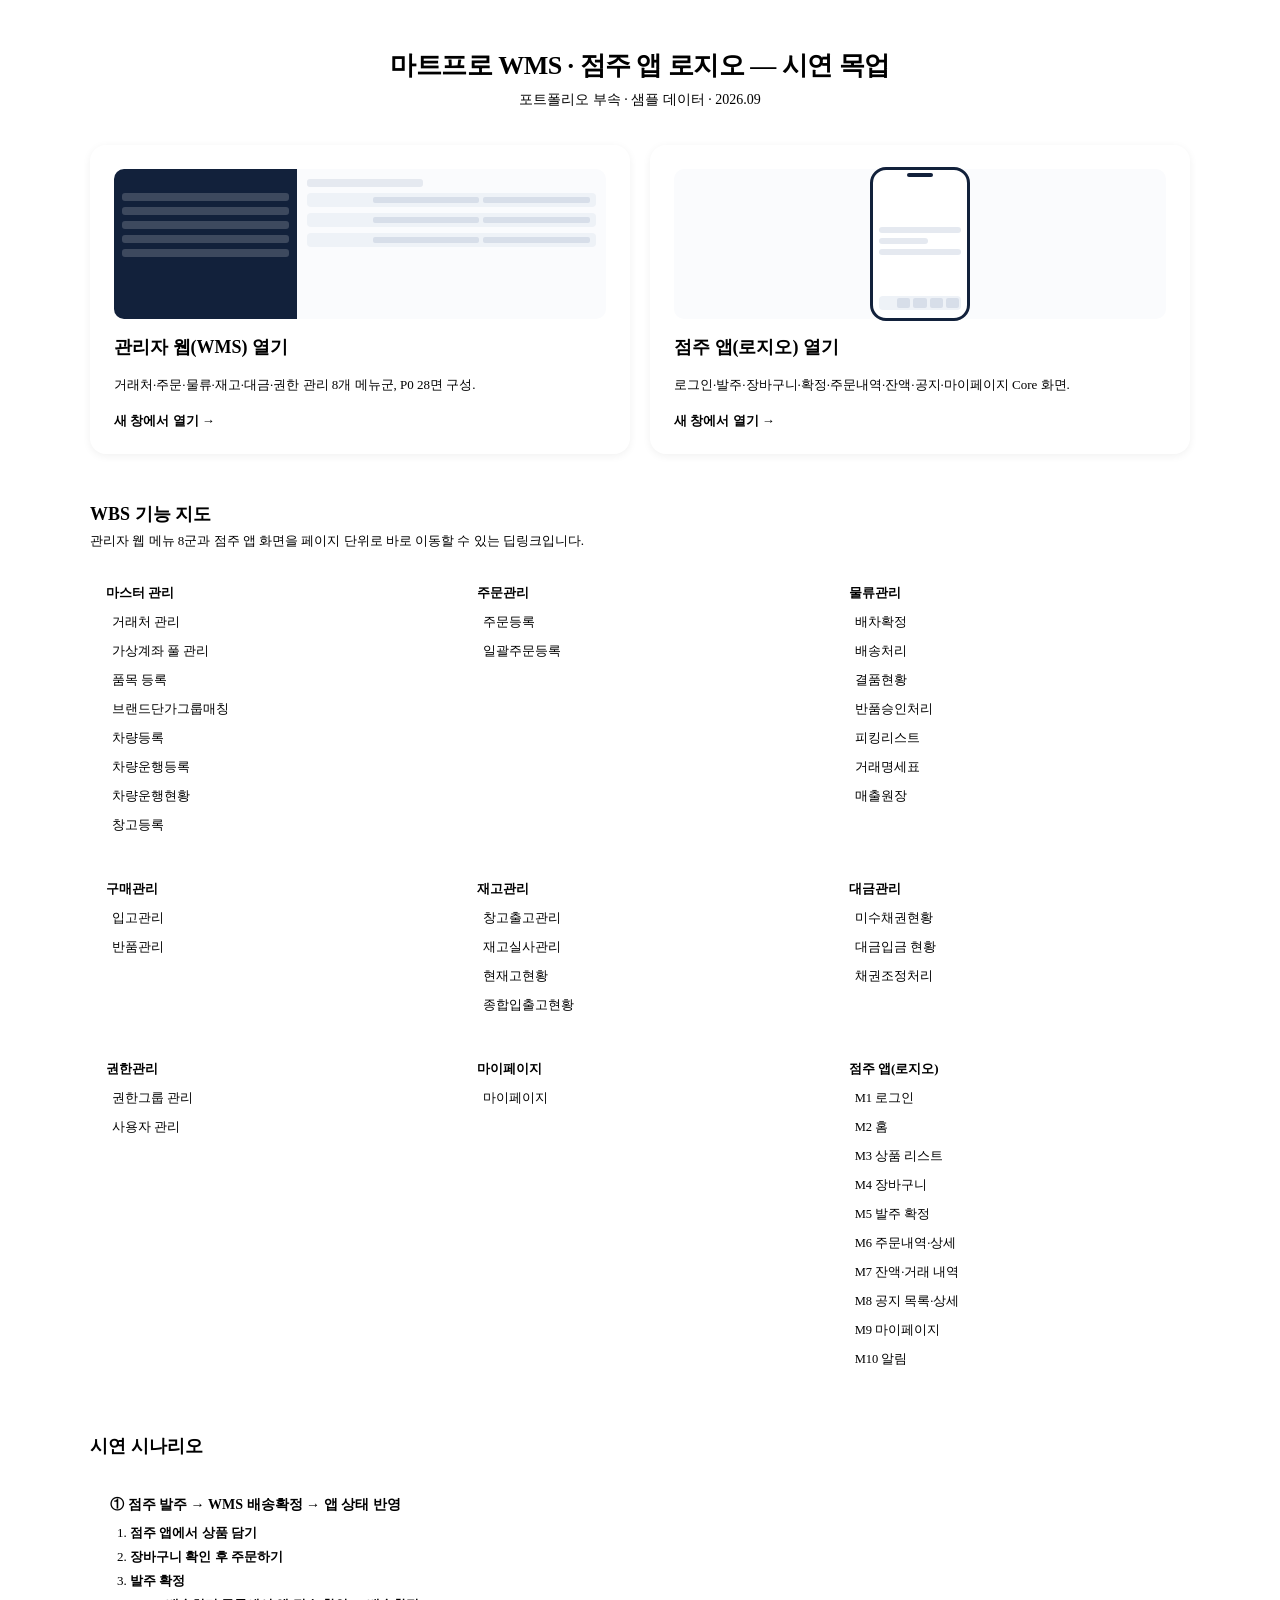
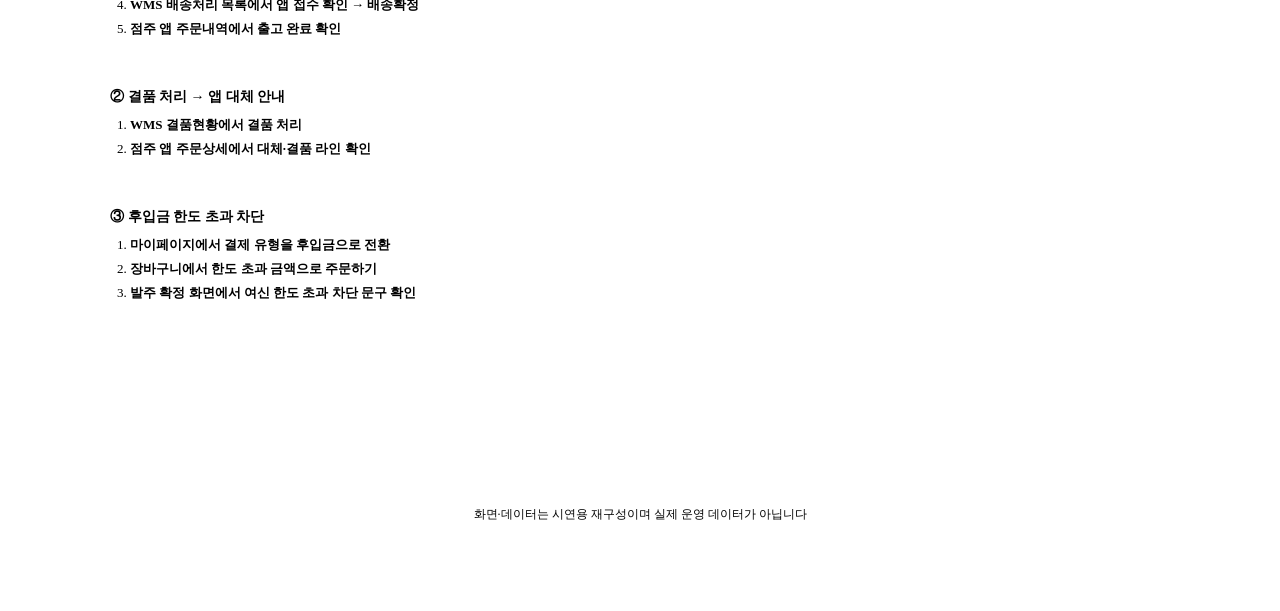
==== index.html @ 0902a5bf "Add files via upload" ====
<!doctype html>
<html lang="ko">
<head>
<meta charset="utf-8">
<meta name="viewport" content="width=device-width, initial-scale=1">
<title>마트프로 WMS · 점주 앱 로지오 — 시연 목업</title>
<link rel="stylesheet" href="shared/demo.css">
<style>
  .wrap{max-width:1100px;margin:0 auto;padding:40px 20px 80px;}
  header.hero{text-align:center;margin-bottom:36px;}
  header.hero h1{font-size:26px;font-weight:700;margin:0 0 8px;letter-spacing:-.02em;word-break:keep-all;}
  @media (max-width:420px){header.hero h1{font-size:21px;}}
  header.hero p{color:var(--sub);font-size:14px;margin:0;}

  .cards{display:grid;grid-template-columns:1fr 1fr;gap:20px;margin-bottom:48px;}
  @media (max-width:760px){.cards{grid-template-columns:1fr;}}

  .card{
    background:var(--card);border:1px solid var(--line);border-radius:16px;
    padding:24px;display:flex;flex-direction:column;gap:16px;text-decoration:none;color:inherit;
    box-shadow:0 2px 8px rgba(0,0,0,.06);transition:transform .15s ease, box-shadow .15s ease;
  }
  .card:hover{transform:translateY(-2px);box-shadow:0 8px 20px rgba(11,135,251,.12);}
  .card h2{font-size:18px;margin:0;font-weight:700;}
  .card p.desc{margin:0;color:var(--sub);font-size:13px;line-height:1.6;}
  .card .cta{font-size:13px;color:var(--primary);font-weight:600;}

  /* mini mockup: WMS */
  .mini{border-radius:10px;border:1px solid var(--line);background:#fafbfd;overflow:hidden;height:150px;display:flex;}
  .mini-wms-side{width:34%;background:#12213B;display:flex;flex-direction:column;gap:6px;padding:10px 8px;}
  .mini-wms-side i{display:block;height:8px;border-radius:3px;background:rgba(255,255,255,.18);}
  .mini-wms-side i.active{background:var(--primary);}
  .mini-wms-main{flex:1;padding:10px;display:flex;flex-direction:column;gap:6px;}
  .mini-wms-bar{height:8px;border-radius:3px;background:#E5E9F0;width:40%;}
  .mini-wms-row{height:14px;border-radius:4px;background:#EEF2F7;display:flex;align-items:center;padding:0 6px;gap:4px;}
  .mini-wms-row i{height:6px;border-radius:2px;background:#D7DEE9;flex:1;}
  .mini-wms-row i:first-child{flex:0 0 20%;background:var(--primary);opacity:.35;}

  /* mini mockup: app phone */
  .mini-phone{border-radius:10px;border:1px solid var(--line);background:#fafbfd;display:flex;align-items:center;justify-content:center;height:150px;}
  .mini-phone-body{width:82px;height:132px;border-radius:16px;border:3px solid #12213B;background:#fff;position:relative;padding:8px 6px;display:flex;flex-direction:column;gap:5px;}
  .mini-phone-notch{position:absolute;top:3px;left:50%;transform:translateX(-50%);width:26px;height:4px;border-radius:2px;background:#12213B;}
  .mini-phone-hero{height:34px;border-radius:8px;background:linear-gradient(135deg,var(--primary),var(--primary-dark));margin-top:10px;}
  .mini-phone-line{height:6px;border-radius:3px;background:#E5E9F0;}
  .mini-phone-line.short{width:60%;}
  .mini-phone-tabbar{margin-top:auto;height:10px;border-radius:4px;background:#EEF2F7;display:flex;gap:3px;padding:2px;}
  .mini-phone-tabbar i{flex:1;border-radius:2px;background:#D7DEE9;}
  .mini-phone-tabbar i:first-child{background:var(--primary);opacity:.5;}

  section.map{margin-bottom:48px;}
  section.map > h2{font-size:18px;font-weight:700;margin:0 0 6px;}
  section.map > p.lead{color:var(--sub);font-size:13px;margin:0 0 20px;}

  .map-grid{display:grid;grid-template-columns:repeat(3,1fr);gap:14px;}
  @media (max-width:900px){.map-grid{grid-template-columns:repeat(2,1fr);}}
  @media (max-width:600px){.map-grid{grid-template-columns:1fr;}}

  .group{background:var(--card);border:1px solid var(--line);border-radius:12px;padding:14px 16px;}
  .group h3{font-size:13px;margin:0 0 8px;color:var(--primary-dark);font-weight:700;}
  .group ul{list-style:none;margin:0;padding:0;display:flex;flex-direction:column;gap:4px;}
  .group li a{display:block;font-size:12.5px;color:var(--ink);text-decoration:none;padding:4px 6px;border-radius:6px;}
  .group li a:hover{background:#EDF5FF;color:var(--primary-dark);}

  .app-col h3{font-size:13px;margin:0 0 8px;color:var(--primary-dark);font-weight:700;}

  section.scenarios{margin-bottom:48px;}
  section.scenarios > h2{font-size:18px;font-weight:700;margin:0 0 20px;}
  .scenario{background:var(--card);border:1px solid var(--line);border-radius:12px;padding:18px 20px;margin-bottom:14px;}
  .scenario h3{font-size:14px;margin:0 0 10px;}
  .scenario ol{margin:0;padding-left:20px;display:flex;flex-direction:column;gap:6px;}
  .scenario ol li{font-size:13px;color:var(--sub);}
  .scenario ol li a{color:var(--primary-dark);text-decoration:none;font-weight:600;}
  .scenario ol li a:hover{text-decoration:underline;}

  section.reset{text-align:center;margin-bottom:48px;}
  #resetBtn{
    background:var(--primary);color:#fff;border:none;border-radius:10px;
    padding:12px 24px;font-size:14px;font-weight:600;cursor:pointer;
  }
  #resetBtn:hover{background:var(--primary-dark);}
  #resetMsg{margin-top:10px;font-size:13px;color:var(--ok);min-height:18px;}

  footer{text-align:center;color:var(--sub);font-size:12px;padding-top:20px;border-top:1px solid var(--line);}
</style>
</head>
<body>
<div class="wrap">

  <header class="hero">
    <h1>마트프로 WMS · 점주 앱 로지오 — 시연 목업</h1>
    <p>포트폴리오 부속 · 샘플 데이터 · 2026.09</p>
  </header>

  <div class="cards">
    <a class="card" href="wms/index.html" target="_blank" rel="noopener">
      <div class="mini">
        <div class="mini-wms-side">
          <i class="active"></i><i></i><i></i><i></i><i></i><i></i>
        </div>
        <div class="mini-wms-main">
          <div class="mini-wms-bar"></div>
          <div class="mini-wms-row"><i></i><i></i><i></i></div>
          <div class="mini-wms-row"><i></i><i></i><i></i></div>
          <div class="mini-wms-row"><i></i><i></i><i></i></div>
        </div>
      </div>
      <h2>관리자 웹(WMS) 열기</h2>
      <p class="desc">거래처·주문·물류·재고·대금·권한 관리 8개 메뉴군, P0 28면 구성.</p>
      <span class="cta">새 창에서 열기 →</span>
    </a>

    <a class="card" href="app/index.html" target="_blank" rel="noopener">
      <div class="mini-phone">
        <div class="mini-phone-body">
          <div class="mini-phone-notch"></div>
          <div class="mini-phone-hero"></div>
          <div class="mini-phone-line"></div>
          <div class="mini-phone-line short"></div>
          <div class="mini-phone-line"></div>
          <div class="mini-phone-tabbar"><i></i><i></i><i></i><i></i><i></i></div>
        </div>
      </div>
      <h2>점주 앱(로지오) 열기</h2>
      <p class="desc">로그인·발주·장바구니·확정·주문내역·잔액·공지·마이페이지 Core 화면.</p>
      <span class="cta">새 창에서 열기 →</span>
    </a>
  </div>

  <section class="map">
    <h2>WBS 기능 지도</h2>
    <p class="lead">관리자 웹 메뉴 8군과 점주 앱 화면을 페이지 단위로 바로 이동할 수 있는 딥링크입니다.</p>
    <div class="map-grid">

      <div class="group">
        <h3>마스터 관리</h3>
        <ul>
          <li><a href="wms/index.html#/system/partner" target="_blank" rel="noopener">거래처 관리</a></li>
          <li><a href="wms/index.html#/system/virtual-account" target="_blank" rel="noopener">가상계좌 풀 관리</a></li>
          <li><a href="wms/index.html#/system/product" target="_blank" rel="noopener">품목 등록</a></li>
          <li><a href="wms/index.html#/system/brand-price-match" target="_blank" rel="noopener">브랜드단가그룹매칭</a></li>
          <li><a href="wms/index.html#/system/vehicle" target="_blank" rel="noopener">차량등록</a></li>
          <li><a href="wms/index.html#/system/vehicle-routes" target="_blank" rel="noopener">차량운행등록</a></li>
          <li><a href="wms/index.html#/system/vehicle-status" target="_blank" rel="noopener">차량운행현황</a></li>
          <li><a href="wms/index.html#/system/warehouse" target="_blank" rel="noopener">창고등록</a></li>
        </ul>
      </div>

      <div class="group">
        <h3>주문관리</h3>
        <ul>
          <li><a href="wms/index.html#/order/register" target="_blank" rel="noopener">주문등록</a></li>
          <li><a href="wms/index.html#/order/bulk-register" target="_blank" rel="noopener">일괄주문등록</a></li>
        </ul>
      </div>

      <div class="group">
        <h3>물류관리</h3>
        <ul>
          <li><a href="wms/index.html#/logistics/dispatch" target="_blank" rel="noopener">배차확정</a></li>
          <li><a href="wms/index.html#/logistics/order-confirm" target="_blank" rel="noopener">배송처리</a></li>
          <li><a href="wms/index.html#/logistics/shortage" target="_blank" rel="noopener">결품현황</a></li>
          <li><a href="wms/index.html#/logistics/return-approval" target="_blank" rel="noopener">반품승인처리</a></li>
          <li><a href="wms/index.html#/logistics/picking" target="_blank" rel="noopener">피킹리스트</a></li>
          <li><a href="wms/index.html#/logistics/trade-statement" target="_blank" rel="noopener">거래명세표</a></li>
          <li><a href="wms/index.html#/logistics/sales-ledger" target="_blank" rel="noopener">매출원장</a></li>
        </ul>
      </div>

      <div class="group">
        <h3>구매관리</h3>
        <ul>
          <li><a href="wms/index.html#/purchase/receiving" target="_blank" rel="noopener">입고관리</a></li>
          <li><a href="wms/index.html#/purchase/return" target="_blank" rel="noopener">반품관리</a></li>
        </ul>
      </div>

      <div class="group">
        <h3>재고관리</h3>
        <ul>
          <li><a href="wms/index.html#/inventory/outbound" target="_blank" rel="noopener">창고출고관리</a></li>
          <li><a href="wms/index.html#/inventory/audit" target="_blank" rel="noopener">재고실사관리</a></li>
          <li><a href="wms/index.html#/inventory/status" target="_blank" rel="noopener">현재고현황</a></li>
          <li><a href="wms/index.html#/inventory/report" target="_blank" rel="noopener">종합입출고현황</a></li>
        </ul>
      </div>

      <div class="group">
        <h3>대금관리</h3>
        <ul>
          <li><a href="wms/index.html#/payment/receivables" target="_blank" rel="noopener">미수채권현황</a></li>
          <li><a href="wms/index.html#/payment/charge-balance" target="_blank" rel="noopener">대금입금 현황</a></li>
          <li><a href="wms/index.html#/payment/credit-adjustment" target="_blank" rel="noopener">채권조정처리</a></li>
        </ul>
      </div>

      <div class="group">
        <h3>권한관리</h3>
        <ul>
          <li><a href="wms/index.html#/permission/group" target="_blank" rel="noopener">권한그룹 관리</a></li>
          <li><a href="wms/index.html#/permission/user" target="_blank" rel="noopener">사용자 관리</a></li>
        </ul>
      </div>

      <div class="group">
        <h3>마이페이지</h3>
        <ul>
          <li><a href="wms/index.html#/mypage" target="_blank" rel="noopener">마이페이지</a></li>
        </ul>
      </div>

      <div class="group app-col">
        <h3>점주 앱(로지오)</h3>
        <ul>
          <li><a href="app/index.html#/login" target="_blank" rel="noopener">M1 로그인</a></li>
          <li><a href="app/index.html#/home" target="_blank" rel="noopener">M2 홈</a></li>
          <li><a href="app/index.html#/catalog" target="_blank" rel="noopener">M3 상품 리스트</a></li>
          <li><a href="app/index.html#/cart" target="_blank" rel="noopener">M4 장바구니</a></li>
          <li><a href="app/index.html#/confirm" target="_blank" rel="noopener">M5 발주 확정</a></li>
          <li><a href="app/index.html#/history" target="_blank" rel="noopener">M6 주문내역·상세</a></li>
          <li><a href="app/index.html#/balance" target="_blank" rel="noopener">M7 잔액·거래 내역</a></li>
          <li><a href="app/index.html#/notice" target="_blank" rel="noopener">M8 공지 목록·상세</a></li>
          <li><a href="app/index.html#/mypage" target="_blank" rel="noopener">M9 마이페이지</a></li>
          <li><a href="app/index.html#/notify" target="_blank" rel="noopener">M10 알림</a></li>
        </ul>
      </div>

    </div>
  </section>

  <section class="scenarios">
    <h2>시연 시나리오</h2>

    <div class="scenario">
      <h3>① 점주 발주 → WMS 배송확정 → 앱 상태 반영</h3>
      <ol>
        <li><a href="app/index.html#/catalog" target="_blank" rel="noopener">점주 앱에서 상품 담기</a></li>
        <li><a href="app/index.html#/cart" target="_blank" rel="noopener">장바구니 확인 후 주문하기</a></li>
        <li><a href="app/index.html#/confirm" target="_blank" rel="noopener">발주 확정</a></li>
        <li><a href="wms/index.html#/logistics/order-confirm" target="_blank" rel="noopener">WMS 배송처리 목록에서 앱 접수 확인 → 배송확정</a></li>
        <li><a href="app/index.html#/history" target="_blank" rel="noopener">점주 앱 주문내역에서 출고 완료 확인</a></li>
      </ol>
    </div>

    <div class="scenario">
      <h3>② 결품 처리 → 앱 대체 안내</h3>
      <ol>
        <li><a href="wms/index.html#/logistics/shortage" target="_blank" rel="noopener">WMS 결품현황에서 결품 처리</a></li>
        <li><a href="app/index.html#/history" target="_blank" rel="noopener">점주 앱 주문상세에서 대체·결품 라인 확인</a></li>
      </ol>
    </div>

    <div class="scenario">
      <h3>③ 후입금 한도 초과 차단</h3>
      <ol>
        <li><a href="app/index.html#/mypage" target="_blank" rel="noopener">마이페이지에서 결제 유형을 후입금으로 전환</a></li>
        <li><a href="app/index.html#/cart" target="_blank" rel="noopener">장바구니에서 한도 초과 금액으로 주문하기</a></li>
        <li><a href="app/index.html#/confirm" target="_blank" rel="noopener">발주 확정 화면에서 여신 한도 초과 차단 문구 확인</a></li>
      </ol>
    </div>
  </section>

  <section class="reset">
    <button id="resetBtn" type="button">시연 데이터 초기화</button>
    <div id="resetMsg"></div>
  </section>

  <footer>화면·데이터는 시연용 재구성이며 실제 운영 데이터가 아닙니다</footer>
</div>

<script src="shared/bridge.js"></script>
<script>
  document.getElementById('resetBtn').addEventListener('click', function () {
    var msg = document.getElementById('resetMsg');
    if (window.BRIDGE && typeof window.BRIDGE.resetDemo === 'function') {
      window.BRIDGE.resetDemo();
      msg.textContent = '시연 데이터를 초기화했습니다.';
    } else {
      msg.textContent = '초기화 기능을 불러오지 못했습니다.';
      msg.style.color = 'var(--warn)';
    }
  });
</script>
</body>
</html>
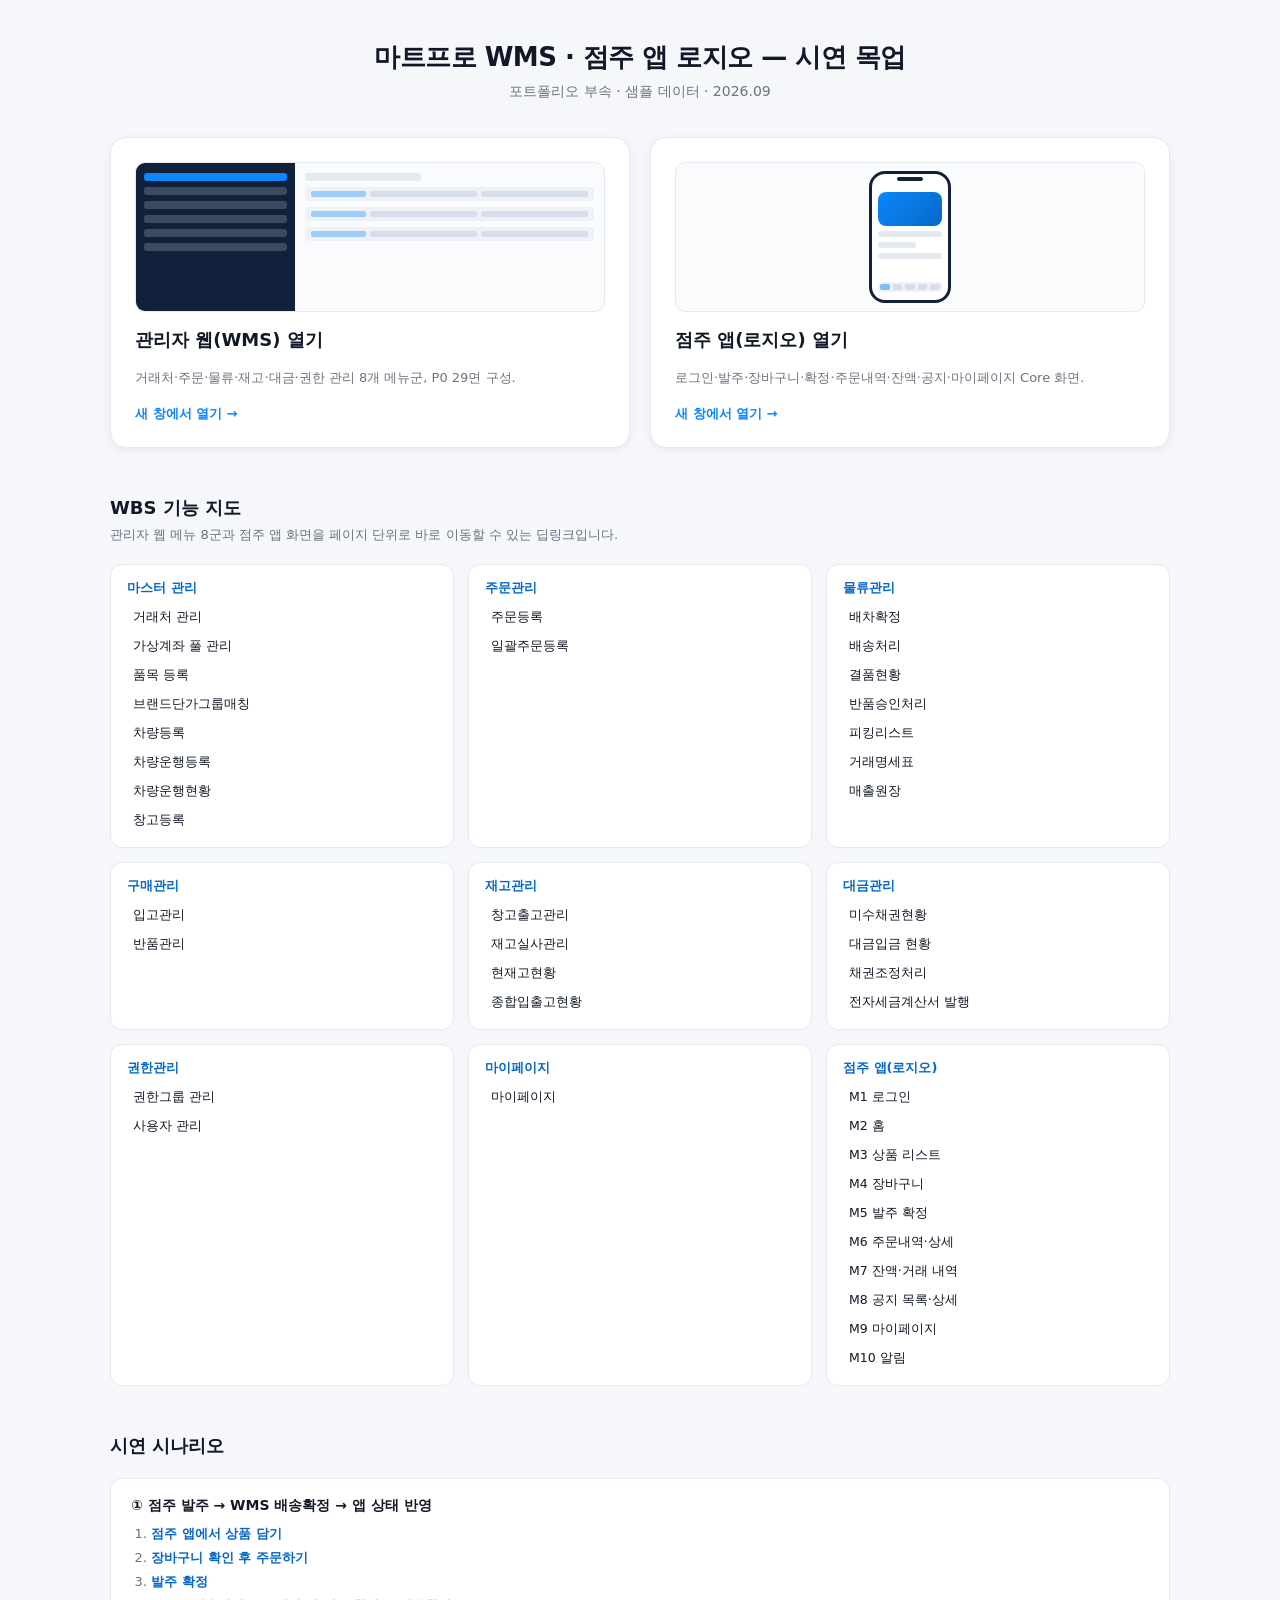
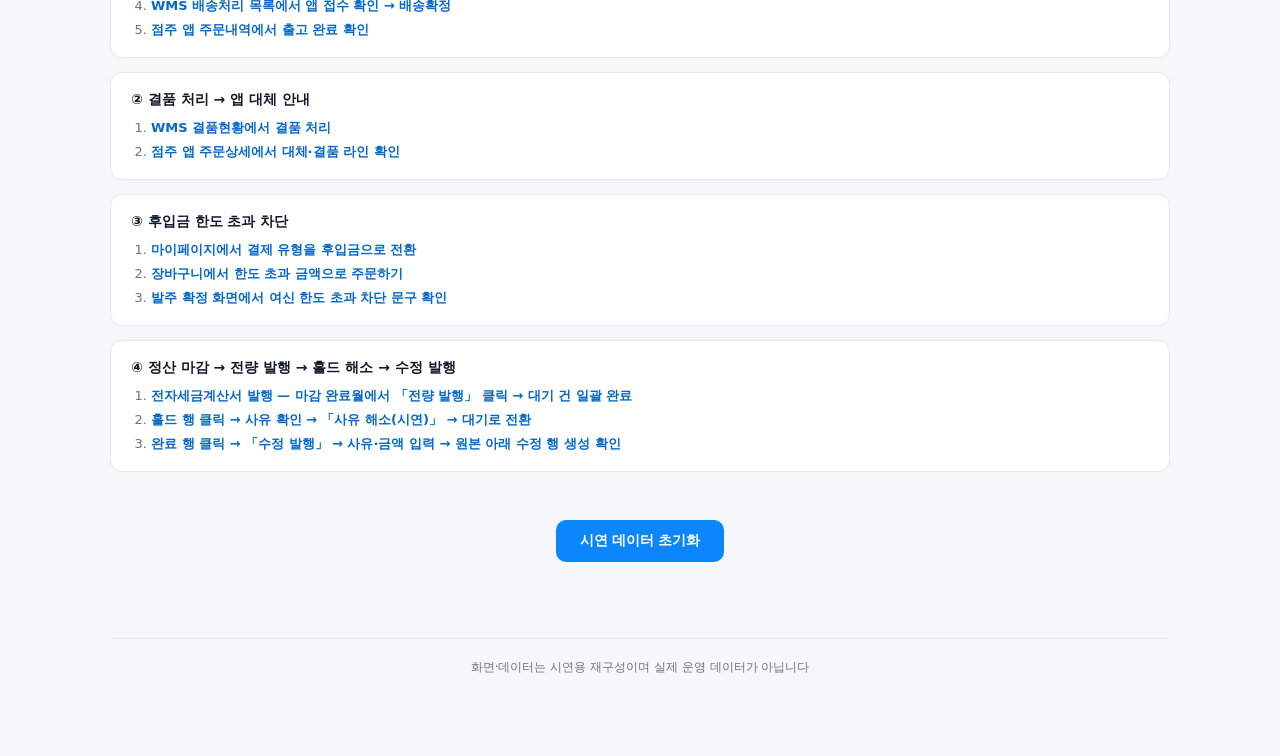
==== commit 3b1f6248: "Add files via upload" ====
--- a/index.html
+++ b/index.html
@@ -105,7 +105,7 @@
         </div>
       </div>
       <h2>관리자 웹(WMS) 열기</h2>
-      <p class="desc">거래처·주문·물류·재고·대금·권한 관리 8개 메뉴군, P0 28면 구성.</p>
+      <p class="desc">거래처·주문·물류·재고·대금·권한 관리 8개 메뉴군, P0 29면 구성.</p>
       <span class="cta">새 창에서 열기 →</span>
     </a>
 
@@ -190,6 +190,7 @@
           <li><a href="wms/index.html#/payment/receivables" target="_blank" rel="noopener">미수채권현황</a></li>
           <li><a href="wms/index.html#/payment/charge-balance" target="_blank" rel="noopener">대금입금 현황</a></li>
           <li><a href="wms/index.html#/payment/credit-adjustment" target="_blank" rel="noopener">채권조정처리</a></li>
+          <li><a href="wms/index.html#/payment/tax-invoice" target="_blank" rel="noopener">전자세금계산서 발행</a></li>
         </ul>
       </div>
 
@@ -255,6 +256,15 @@
         <li><a href="app/index.html#/mypage" target="_blank" rel="noopener">마이페이지에서 결제 유형을 후입금으로 전환</a></li>
         <li><a href="app/index.html#/cart" target="_blank" rel="noopener">장바구니에서 한도 초과 금액으로 주문하기</a></li>
         <li><a href="app/index.html#/confirm" target="_blank" rel="noopener">발주 확정 화면에서 여신 한도 초과 차단 문구 확인</a></li>
+      </ol>
+    </div>
+
+    <div class="scenario">
+      <h3>④ 정산 마감 → 전량 발행 → 홀드 해소 → 수정 발행</h3>
+      <ol>
+        <li><a href="wms/index.html#/payment/tax-invoice" target="_blank" rel="noopener">전자세금계산서 발행 — 마감 완료월에서 「전량 발행」 클릭 → 대기 건 일괄 완료</a></li>
+        <li><a href="wms/index.html#/payment/tax-invoice" target="_blank" rel="noopener">홀드 행 클릭 → 사유 확인 → 「사유 해소(시연)」 → 대기로 전환</a></li>
+        <li><a href="wms/index.html#/payment/tax-invoice" target="_blank" rel="noopener">완료 행 클릭 → 「수정 발행」 → 사유·금액 입력 → 원본 아래 수정 행 생성 확인</a></li>
       </ol>
     </div>
   </section>
--- a/shared/demo.css
+++ b/shared/demo.css
@@ -0,0 +1,20 @@
+/* 진입·배너 공용 토큰 */
+:root{
+  --bg:#F5F7FA;
+  --card:#fff;
+  --ink:#111827;
+  --sub:#6B7280;
+  --line:#E5E9F0;
+  --primary:#0B87FB;
+  --primary-dark:#0668C9;
+  --warn:#EF4444;
+  --ok:#16A34A;
+  --amber:#F59E0B;
+}
+*{box-sizing:border-box;}
+body{
+  margin:0;
+  font-family:system-ui,-apple-system,"Segoe UI",Roboto,"Apple SD Gothic Neo","Malgun Gothic",sans-serif;
+  background:var(--bg);
+  color:var(--ink);
+}
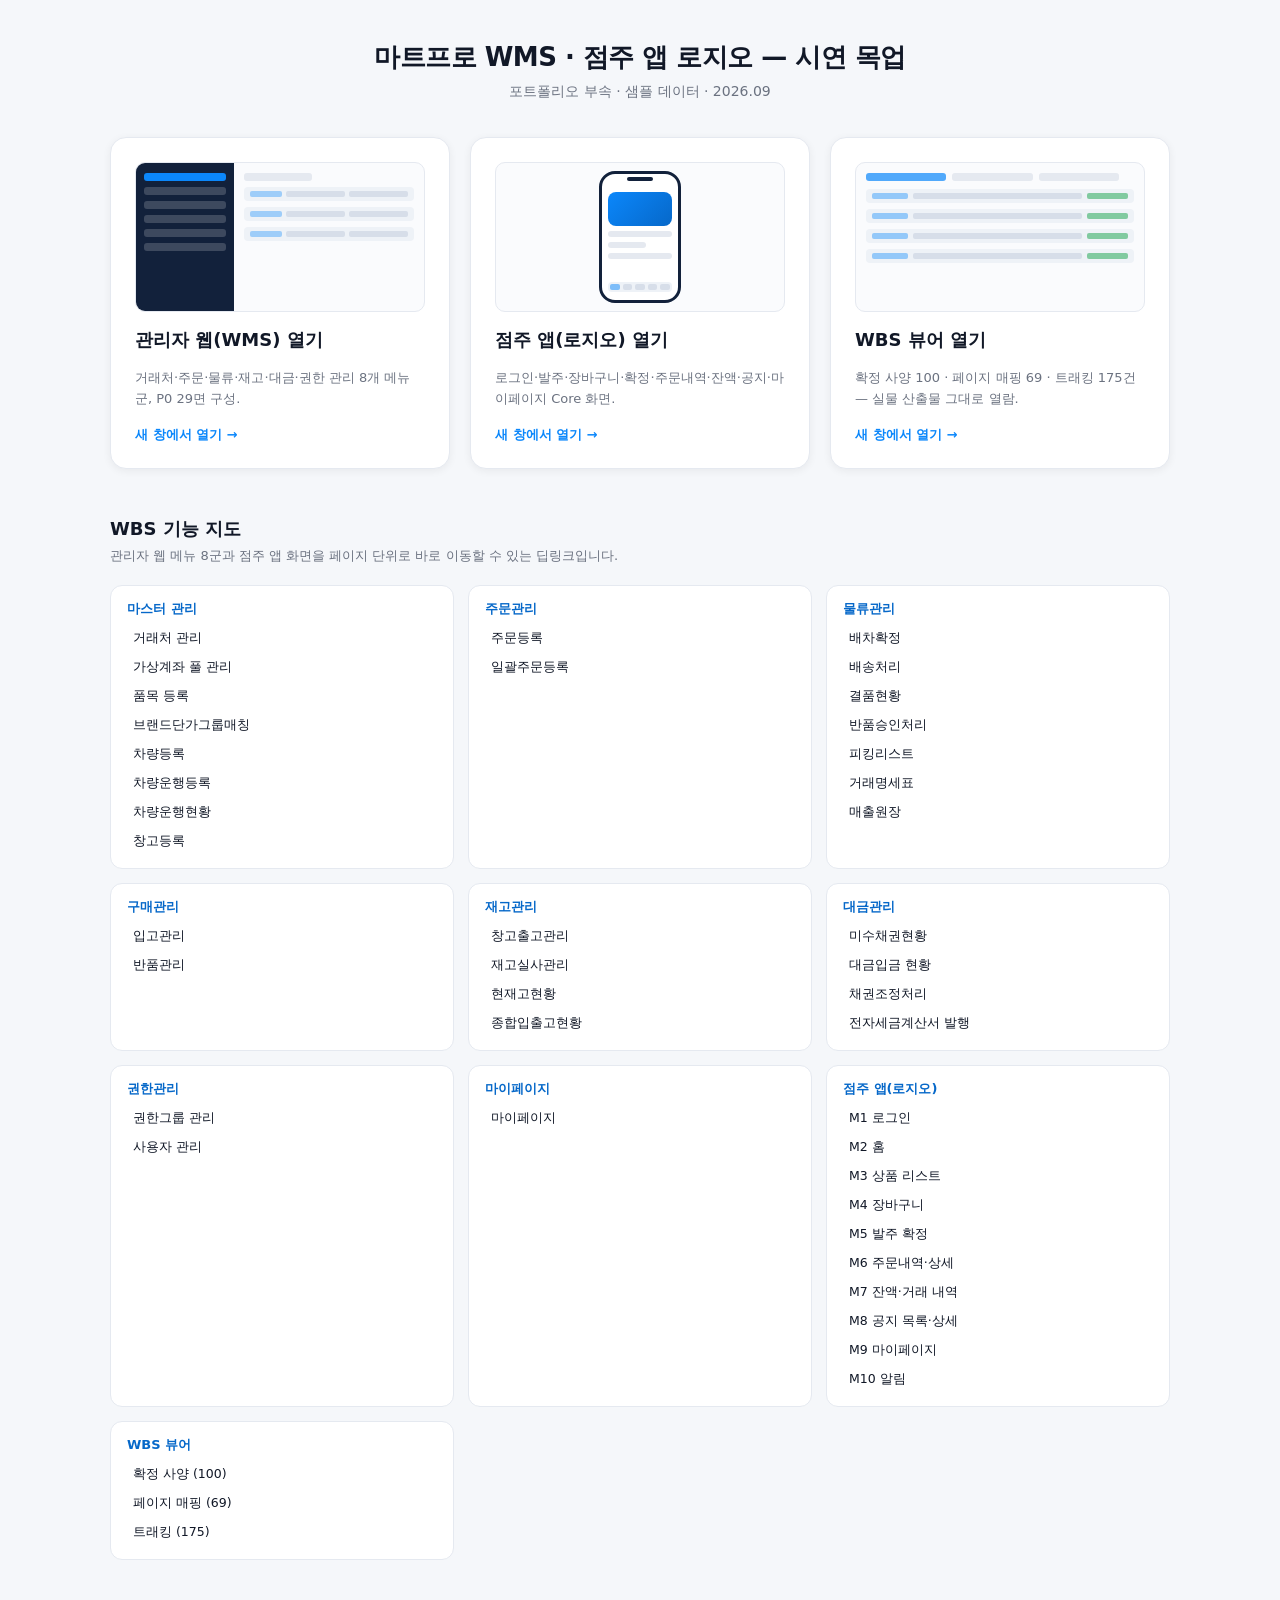
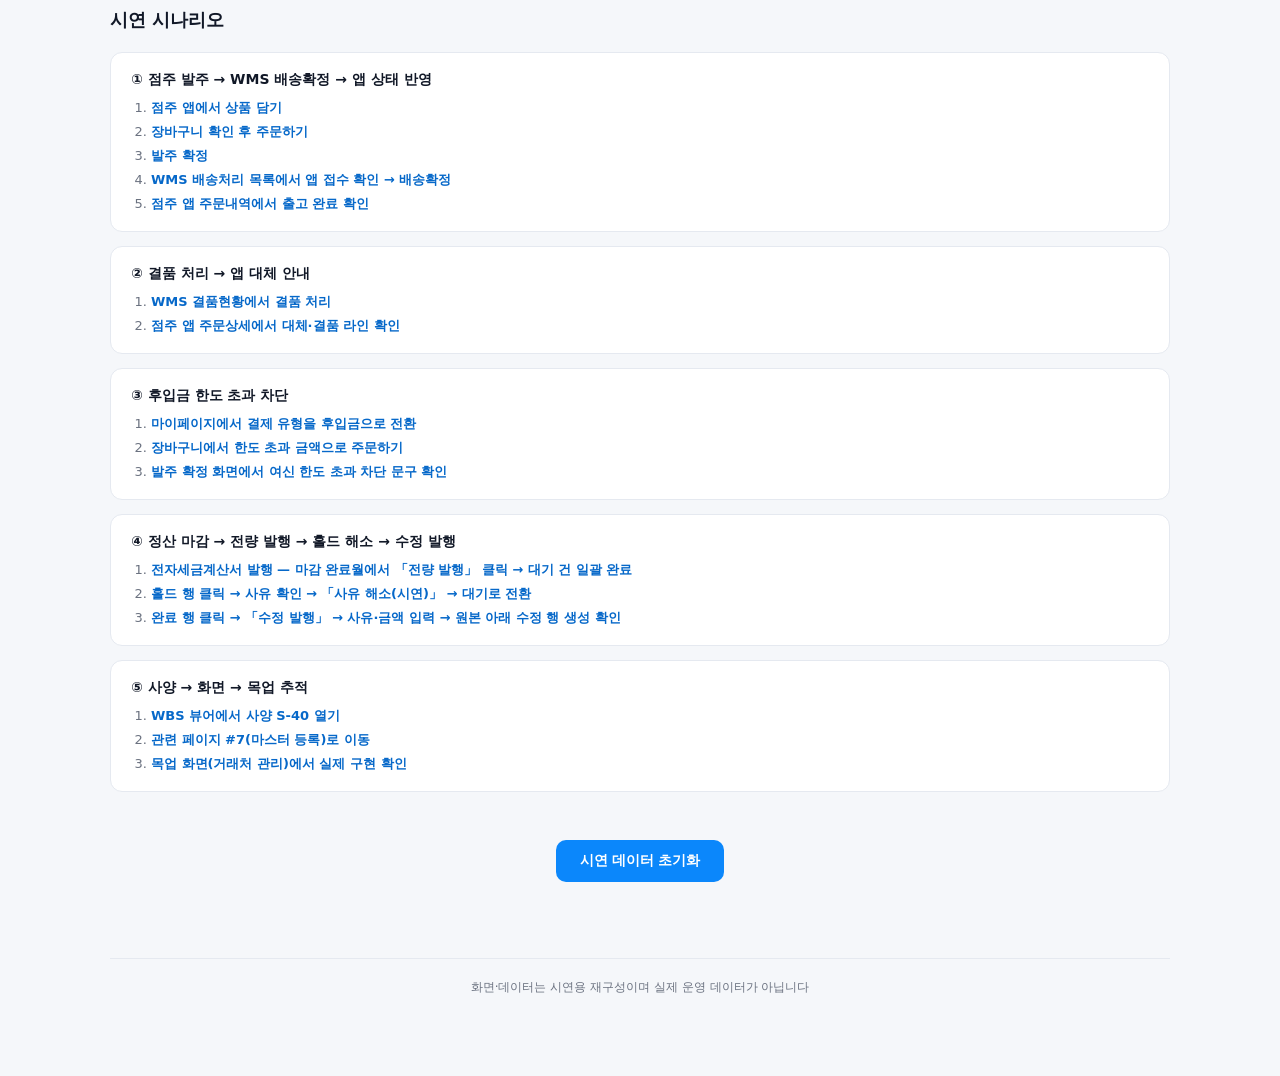
==== commit 7032b293: "Add files via upload" ====
--- a/index.html
+++ b/index.html
@@ -12,7 +12,8 @@
   @media (max-width:420px){header.hero h1{font-size:21px;}}
   header.hero p{color:var(--sub);font-size:14px;margin:0;}
 
-  .cards{display:grid;grid-template-columns:1fr 1fr;gap:20px;margin-bottom:48px;}
+  .cards{display:grid;grid-template-columns:1fr 1fr 1fr;gap:20px;margin-bottom:48px;}
+  @media (max-width:1000px){.cards{grid-template-columns:1fr 1fr;}}
   @media (max-width:760px){.cards{grid-template-columns:1fr;}}
 
   .card{
@@ -46,6 +47,17 @@
   .mini-phone-tabbar{margin-top:auto;height:10px;border-radius:4px;background:#EEF2F7;display:flex;gap:3px;padding:2px;}
   .mini-phone-tabbar i{flex:1;border-radius:2px;background:#D7DEE9;}
   .mini-phone-tabbar i:first-child{background:var(--primary);opacity:.5;}
+
+  /* mini mockup: WBS 뷰어 (테이블/행 실루엣) */
+  .mini-wbs{border-radius:10px;border:1px solid var(--line);background:#fafbfd;overflow:hidden;height:150px;padding:10px;display:flex;flex-direction:column;gap:6px;}
+  .mini-wbs-tabs{display:flex;gap:6px;margin-bottom:2px;}
+  .mini-wbs-tabs i{height:8px;width:30%;border-radius:3px;background:#E5E9F0;}
+  .mini-wbs-tabs i:first-child{background:var(--primary);opacity:.7;}
+  .mini-wbs-row{height:14px;border-radius:4px;background:#EEF2F7;display:flex;align-items:center;padding:0 6px;gap:5px;}
+  .mini-wbs-row i{height:6px;border-radius:2px;background:#D7DEE9;}
+  .mini-wbs-row i.id{flex:0 0 14%;background:var(--primary);opacity:.4;}
+  .mini-wbs-row i.bar{flex:1;}
+  .mini-wbs-row i.badge{flex:0 0 16%;background:var(--ok);opacity:.5;}
 
   section.map{margin-bottom:48px;}
   section.map > h2{font-size:18px;font-weight:700;margin:0 0 6px;}
@@ -124,6 +136,19 @@
       <p class="desc">로그인·발주·장바구니·확정·주문내역·잔액·공지·마이페이지 Core 화면.</p>
       <span class="cta">새 창에서 열기 →</span>
     </a>
+
+    <a class="card" href="wbs/index.html" target="_blank" rel="noopener">
+      <div class="mini-wbs">
+        <div class="mini-wbs-tabs"><i></i><i></i><i></i></div>
+        <div class="mini-wbs-row"><i class="id"></i><i class="bar"></i><i class="badge"></i></div>
+        <div class="mini-wbs-row"><i class="id"></i><i class="bar"></i><i class="badge"></i></div>
+        <div class="mini-wbs-row"><i class="id"></i><i class="bar"></i><i class="badge"></i></div>
+        <div class="mini-wbs-row"><i class="id"></i><i class="bar"></i><i class="badge"></i></div>
+      </div>
+      <h2>WBS 뷰어 열기</h2>
+      <p class="desc">확정 사양 100 · 페이지 매핑 69 · 트래킹 175건 — 실물 산출물 그대로 열람.</p>
+      <span class="cta">새 창에서 열기 →</span>
+    </a>
   </div>
 
   <section class="map">
@@ -225,6 +250,15 @@
         </ul>
       </div>
 
+      <div class="group">
+        <h3>WBS 뷰어</h3>
+        <ul>
+          <li><a href="wbs/index.html#/specs" target="_blank" rel="noopener">확정 사양 (100)</a></li>
+          <li><a href="wbs/index.html#/pages" target="_blank" rel="noopener">페이지 매핑 (69)</a></li>
+          <li><a href="wbs/index.html#/track" target="_blank" rel="noopener">트래킹 (175)</a></li>
+        </ul>
+      </div>
+
     </div>
   </section>
 
@@ -265,6 +299,14 @@
         <li><a href="wms/index.html#/payment/tax-invoice" target="_blank" rel="noopener">전자세금계산서 발행 — 마감 완료월에서 「전량 발행」 클릭 → 대기 건 일괄 완료</a></li>
         <li><a href="wms/index.html#/payment/tax-invoice" target="_blank" rel="noopener">홀드 행 클릭 → 사유 확인 → 「사유 해소(시연)」 → 대기로 전환</a></li>
         <li><a href="wms/index.html#/payment/tax-invoice" target="_blank" rel="noopener">완료 행 클릭 → 「수정 발행」 → 사유·금액 입력 → 원본 아래 수정 행 생성 확인</a></li>
+      </ol>
+    </div>
+    <div class="scenario">
+      <h3>⑤ 사양 → 화면 → 목업 추적</h3>
+      <ol>
+        <li><a href="wbs/index.html#/specs/S-40" target="_blank" rel="noopener">WBS 뷰어에서 사양 S-40 열기</a></li>
+        <li><a href="wbs/index.html#/pages/7" target="_blank" rel="noopener">관련 페이지 #7(마스터 등록)로 이동</a></li>
+        <li><a href="wms/index.html#/system/partner" target="_blank" rel="noopener">목업 화면(거래처 관리)에서 실제 구현 확인</a></li>
       </ol>
     </div>
   </section>
